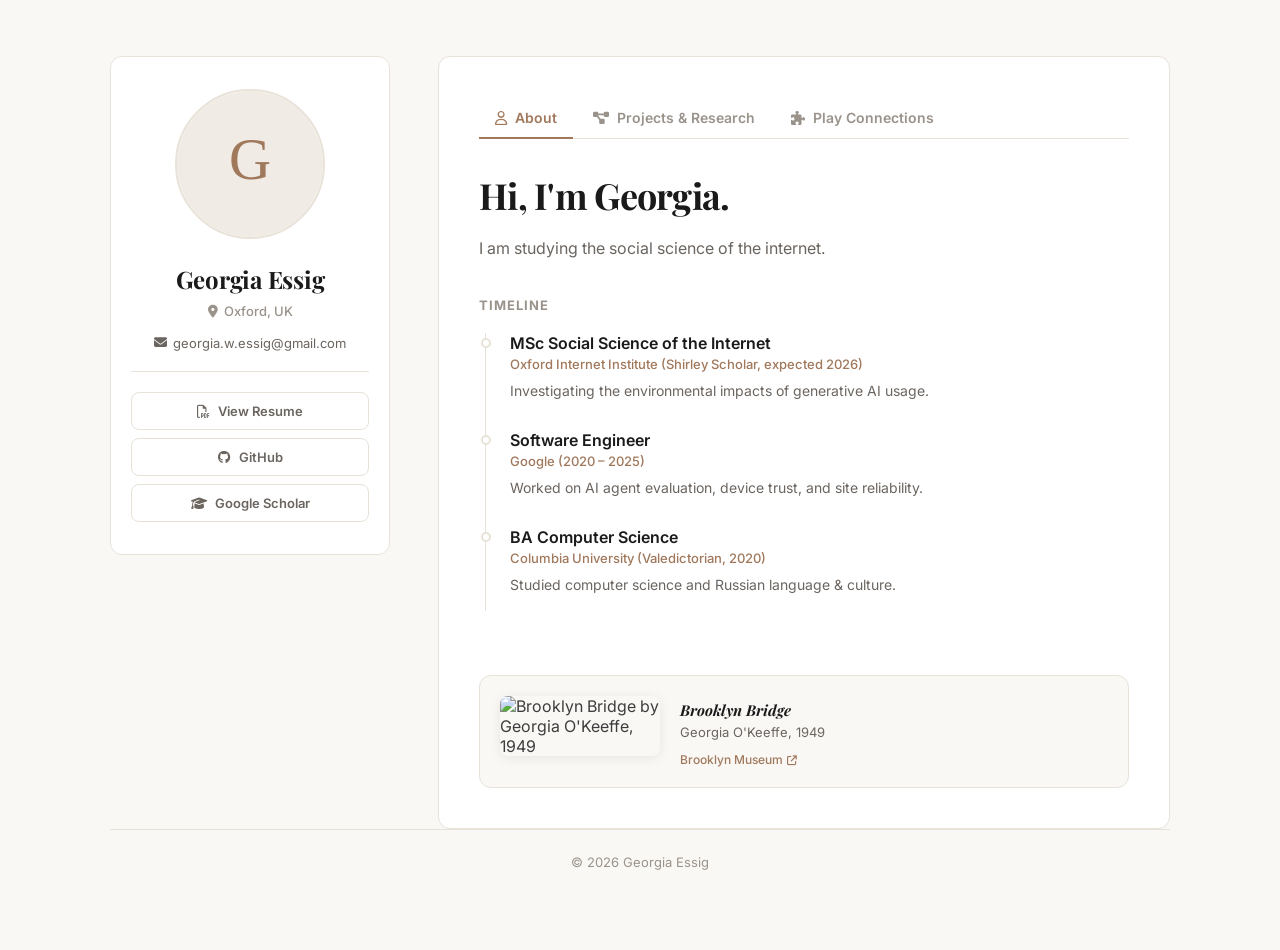
==== index.html @ e71234d1 "Website initial files" ====
<!DOCTYPE html>
<html lang="en">
<head>
    <meta charset="UTF-8">
    <meta name="viewport" content="width=device-width, initial-scale=1.0">
    <title>Georgia Essig</title>
    <link rel="icon" type="image/x-icon" href="/favicon.ico">
    <meta name="description" content="Georgia Essig – studying the social impacts of internet technologies. Columbia CS, Google SWE, Oxford MSc.">
    <!-- Google Fonts -->
    <link rel="preconnect" href="https://fonts.googleapis.com">
    <link rel="preconnect" href="https://fonts.gstatic.com" crossorigin>
    <link href="https://fonts.googleapis.com/css2?family=Inter:wght@300;400;500;600;700&family=Playfair+Display:ital,wght@0,400;0,700;0,900;1,400&family=Inconsolata:wght@400;600;700&display=swap" rel="stylesheet">
    <!-- FontAwesome Icons -->
    <link rel="stylesheet" href="https://cdnjs.cloudflare.com/ajax/libs/font-awesome/6.4.0/css/all.min.css">
    <!-- Main Stylesheet -->
    <link rel="stylesheet" href="style.css?v=3">
</head>
<body>
    <div class="wrap">
        <!-- Main Portfolio Layout Grid -->
        <div class="portfolio-grid">
            
            <!-- Left Column: Bio Card (Static Sidebar) -->
            <aside class="bio-column">
                <div class="bio-card">
                    <!-- Profile Photo -->
                    <div class="photo-frame">
                        <img src="https://users.ox.ac.uk/~exet6395/prof_pic.jpeg" alt="Georgia Essig" onerror="this.src='data:image/svg+xml;utf8,<svg xmlns=%22http://www.w3.org/2000/svg%22 viewBox=%220 0 100 100%22><rect width=%22100%22 height=%22100%22 fill=%22%23f0ebe4%22/><text x=%2250%22 y=%2260%22 font-size=%2240%22 text-anchor=%22middle%22 fill=%22%23a0785c%22>G</text></svg>';">
                    </div>
                    
                    <!-- Bio metadata -->
                    <div class="bio-details">
                        <h1 class="bio-name">Georgia Essig</h1>
                        <p class="bio-location"><i class="fa-solid fa-location-dot"></i> Oxford, UK</p>
                        <a href="mailto:georgia.w.essig@gmail.com" class="bio-email">
                            <i class="fa-solid fa-envelope"></i> georgia.w.essig@gmail.com
                        </a>
                    </div>
                    
                    <hr class="card-divider">
                    
                    <!-- Resume & Academic Links -->
                    <div class="bio-links-group">
                        <a href="https://users.ox.ac.uk/~exet6395/Georgia_Essig_CV_2025.pdf" target="_blank" rel="noopener" class="btn-bio-link">
                            <i class="fa-regular fa-file-pdf"></i> View Resume
                        </a>
                        <a href="https://github.com/georgiawilder" target="_blank" rel="noopener" class="btn-bio-link">
                            <i class="fa-brands fa-github"></i> GitHub
                        </a>
                        <a href="https://scholar.google.com/citations?user=rRhmUzUAAAAJ&hl=en" target="_blank" rel="noopener" class="btn-bio-link">
                            <i class="fa-solid fa-graduation-cap"></i> Google Scholar
                        </a>
                    </div>
                </div>
            </aside>
            
            <!-- Right Column: Interactive Tabbed Panel -->
            <main class="content-column">
                <div class="main-content-card">
                    <!-- Navigation Tabs -->
                    <nav class="nav-tabs" role="tablist">
                        <button class="nav-tab active" data-tab="about" role="tab" aria-selected="true">
                            <i class="fa-regular fa-user"></i> About
                        </button>
                        <button class="nav-tab" data-tab="projects" role="tab" aria-selected="false">
                            <i class="fa-solid fa-diagram-project"></i> Projects & Research
                        </button>
                        <button class="nav-tab" data-tab="game" role="tab" aria-selected="false">
                            <i class="fa-solid fa-puzzle-piece"></i> Play Connections
                        </button>
                    </nav>
                    
                    <!-- Tab Panel Containers -->
                    <div class="tab-contents">
                        
                        <!-- TAB 1: About Bio -->
                        <section id="tab-about" class="tab-panel active" role="tabpanel">
                            <div class="hero-block">
                                <h2 class="hero-greeting" id="typed-greeting"></h2>
                                <span class="typing-cursor" id="typing-cursor">|</span>
                                <p class="hero-intro">
                                    I am studying the social science of the internet.
                                </p>
                            </div>
                            
                            <!-- Academic & Professional Timeline -->
                            <div class="timeline-container">
                                <h3 class="section-title">Timeline</h3>
                                <div class="timeline">
                                    <div class="timeline-item">
                                        <div class="timeline-marker"></div>
                                        <div class="timeline-content">
                                            <h4 class="timeline-title">MSc Social Science of the Internet</h4>
                                            <div class="timeline-subtitle">Oxford Internet Institute (Shirley Scholar, expected 2026)</div>
                                            <p class="timeline-desc">Investigating the environmental impacts of generative AI usage.</p>
                                        </div>
                                    </div>
                                    <div class="timeline-item">
                                        <div class="timeline-marker"></div>
                                        <div class="timeline-content">
                                            <h4 class="timeline-title">Software Engineer</h4>
                                            <div class="timeline-subtitle">Google (2020 – 2025)</div>
                                            <p class="timeline-desc">Worked on AI agent evaluation, device trust, and site reliability.</p>
                                        </div>
                                    </div>
                                    <div class="timeline-item">
                                        <div class="timeline-marker"></div>
                                        <div class="timeline-content">
                                            <h4 class="timeline-title">BA Computer Science</h4>
                                            <div class="timeline-subtitle">Columbia University (Valedictorian, 2020)</div>
                                            <p class="timeline-desc">Studied computer science and Russian language & culture.</p>
                                        </div>
                                    </div>
                                </div>
                            </div>

                            <!-- Artwork Accent -->
                            <div class="artwork-accent">
                                <div class="artwork-image-wrap">
                                    <img src="https://imgsrv.brooklynmuseum.org/collections/objects/77.11_cropped_PS20.jpg?width=1080&quality=75" alt="Brooklyn Bridge by Georgia O'Keeffe, 1949" class="artwork-image">
                                </div>
                                <div class="artwork-caption">
                                    <span class="artwork-title">Brooklyn Bridge</span>
                                    <span class="artwork-artist">Georgia O'Keeffe, 1949</span>
                                    <a href="https://www.brooklynmuseum.org/objects/1569" target="_blank" rel="noopener" class="artwork-link">
                                        Brooklyn Museum <i class="fa-solid fa-arrow-up-right-from-square"></i>
                                    </a>
                                </div>
                            </div>
                        </section>
                        
                        <!-- TAB 2: Projects & Publications -->
                        <section id="tab-projects" class="tab-panel" role="tabpanel">
                            <h3 class="section-title">Projects & Research</h3>
                            <div class="projects-list">
                                <div class="project-card">
                                    <div class="project-header">
                                        <h4 class="project-title">Agent evaluation service</h4>
                                        <span class="project-badge">Google</span>
                                    </div>
                                    <p class="project-desc">Designed evaluation services for internal AI agents during tenure at Google.</p>
                                </div>
                                
                                <div class="project-card">
                                    <div class="project-header">
                                        <h4 class="project-title">Network measurement</h4>
                                        <span class="project-badge">INFOCOM</span>
                                    </div>
                                    <p class="project-desc">Co-authored research analyzing cloud network performance across private wide-area networks (WANs).</p>
                                    <div class="project-footer">
                                        <a href="https://ieeexplore.ieee.org/document/9155428" target="_blank" rel="noopener" class="project-link">
                                            <i class="fa-solid fa-arrow-up-right-from-square"></i> Read Publication (IEEE INFOCOM)
                                        </a>
                                    </div>
                                </div>
                                
                                <div class="project-card">
                                    <div class="project-header">
                                        <h4 class="project-title">Census response modeling</h4>
                                        <span class="project-badge">Columbia University</span>
                                    </div>
                                    <p class="project-desc">Developed Bayesian predictive models to forecast local tract-level response rates for the United States Census.</p>
                                    <div class="project-footer">
                                        <a href="http://tractbytract.com/" target="_blank" rel="noopener" class="project-link">
                                            <i class="fa-solid fa-arrow-up-right-from-square"></i> Visit tractbytract.com
                                        </a>
                                    </div>
                                </div>
                            </div>
                        </section>
                        
                        <!-- TAB 3: Connections Game -->
                        <section id="tab-game" class="tab-panel" role="tabpanel">
                            <div class="game-intro">
                                <h3 class="section-title">Play: Connections</h3>
                                <p class="game-desc">Find groups of four words that share a common thread! Tap four words and press Submit.</p>
                            </div>
                            
                            <!-- Connections Game Interface -->
                            <div class="connections-board-container">
                                <!-- Solved Category Rows -->
                                <div id="solved-categories" class="solved-categories-list"></div>
                                
                                <!-- Card Grid -->
                                <div id="connections-grid" class="connections-grid"></div>
                                
                                <!-- Game Status -->
                                <div class="game-status-row">
                                    <div id="game-message" class="game-alert-message">Select 4 cards to start!</div>
                                    <div class="mistakes-tracker">
                                        <span class="mistakes-label">Mistakes remaining:</span>
                                        <span id="mistake-dots" class="mistake-dots">
                                            <span class="dot"></span>
                                            <span class="dot"></span>
                                            <span class="dot"></span>
                                            <span class="dot"></span>
                                        </span>
                                    </div>
                                </div>
                                
                                <!-- Action Buttons -->
                                <div class="game-action-buttons">
                                    <button id="btn-shuffle" class="btn-game-sec"><i class="fa-solid fa-shuffle"></i> Shuffle</button>
                                    <button id="btn-deselect" class="btn-game-sec"><i class="fa-solid fa-rotate-left"></i> Deselect All</button>
                                    <button id="btn-submit" class="btn-game-primary" disabled><i class="fa-solid fa-check"></i> Submit</button>
                                </div>
                            </div>
                        </section>
                        
                    </div>
                </div>
            </main>
        </div>
        
        <!-- Footer -->
        <footer>
            <p>© <span id="year"></span> Georgia Essig</p>
        </footer>
    </div>

    <!-- Game Solved Modal -->
    <div class="game-modal-overlay" id="game-over-overlay">
        <div class="game-modal-content">
            <h2 id="game-over-title">You Solved It!</h2>
            <p id="game-over-subtitle">Georgia's Connections</p>
            <div id="emoji-result-grid" class="emoji-grid-display"></div>
            <div class="game-modal-actions">
                <button id="btn-share-results" class="btn-game-primary">
                    <i class="fa-solid fa-share-nodes"></i> Copy Results
                </button>
                <button id="btn-restart-game" class="btn-game-sec">
                    <i class="fa-solid fa-rotate"></i> Reset Game
                </button>
                <button id="btn-close-game-modal" class="btn-game-sec">
                    <i class="fa-solid fa-xmark"></i> Close
                </button>
            </div>
        </div>
    </div>

    <!-- Script Imports -->
    <script src="js/connections.js"></script>
    <script src="js/app.js"></script>
</body>
</html>
---- style.css ----
/*
 * Georgia Essig Personal Portfolio
 * Warm minimalist – tab-based layout with typing effect
 */

:root {
    /* Background & Surfaces */
    --bg-page: #faf8f5;
    --bg-white: #ffffff;
    --bg-hover: #f5f0ea;

    /* Borders */
    --border-light: #e8e2d9;
    --border-hover: #d4ccc0;

    /* Text Colors */
    --text-dark: #1a1a1a;
    --text-body: #3d3d3d;
    --text-muted: #6b6560;
    --text-light: #9a938b;

    /* Accent – warm terracotta */
    --accent: #a0785c;
    --accent-hover: #8a6548;
    --accent-bg: #f5ede6;

    /* Connections solved */
    --solved-yellow-bg: #f9df7b;
    --solved-green-bg: #a0c35a;
    --solved-blue-bg: #b0c4ef;
    --solved-purple-bg: #ba76c4;
    --solved-text-color: #1a1a1a;

    /* Typography */
    --font-serif: 'Playfair Display', Georgia, 'Times New Roman', serif;
    --font-sans: 'Inter', -apple-system, BlinkMacSystemFont, 'Segoe UI', sans-serif;
    --font-mono: 'Inconsolata', 'Fira Code', monospace;
}

* {
    margin: 0;
    padding: 0;
    box-sizing: border-box;
    -webkit-font-smoothing: antialiased;
    -moz-osx-font-smoothing: grayscale;
}

body {
    background-color: var(--bg-page);
    font-family: var(--font-sans);
    color: var(--text-body);
    min-height: 100vh;
    display: flex;
    flex-direction: column;
}

.wrap {
    width: 100%;
    max-width: 1100px;
    margin: 0 auto;
    padding: 56px 20px;
    flex: 1;
    display: flex;
    flex-direction: column;
}

/* --- Layout Grid --- */
.portfolio-grid {
    display: grid;
    grid-template-columns: 280px 1fr;
    gap: 48px;
    align-items: start;
    flex: 1;
    width: 100%;
}

/* --- Left Column: Bio Card --- */
.bio-column {
    position: sticky;
    top: 56px;
}

.bio-card {
    background: var(--bg-white);
    border: 1px solid var(--border-light);
    border-radius: 12px;
    padding: 32px 20px;
    display: flex;
    flex-direction: column;
    align-items: center;
    text-align: center;
    transition: border-color 0.2s ease;
}

.bio-card:hover {
    border-color: var(--border-hover);
}

.photo-frame {
    width: 150px;
    height: 150px;
    border-radius: 50%;
    overflow: hidden;
    border: 2px solid var(--border-light);
    margin-bottom: 24px;
    transition: border-color 0.3s ease;
}

.bio-card:hover .photo-frame {
    border-color: var(--accent);
}

.photo-frame img {
    width: 100%;
    height: 100%;
    object-fit: cover;
    display: block;
}

.bio-name {
    font-family: var(--font-serif);
    font-size: 24px;
    font-weight: 700;
    letter-spacing: -0.01em;
    margin-bottom: 8px;
    color: var(--text-dark);
}

.bio-location {
    font-size: 13px;
    color: var(--text-light);
    margin-bottom: 12px;
    display: flex;
    align-items: center;
    justify-content: center;
    gap: 6px;
    font-weight: 500;
}

.bio-location i {
    color: var(--text-light);
}

.bio-email {
    font-size: 13px;
    color: var(--text-muted);
    text-decoration: none;
    transition: color 0.15s ease;
    display: inline-flex;
    align-items: center;
    gap: 6px;
}

.bio-email:hover {
    color: var(--accent);
}

.card-divider {
    width: 100%;
    border: none;
    border-top: 1px solid var(--border-light);
    margin: 20px 0;
}

.bio-links-group {
    width: 100%;
    display: flex;
    flex-direction: column;
    gap: 8px;
}

.btn-bio-link {
    width: 100%;
    padding: 10px;
    border-radius: 8px;
    border: 1px solid var(--border-light);
    background: transparent;
    color: var(--text-muted);
    text-decoration: none;
    font-size: 13px;
    font-weight: 600;
    display: flex;
    align-items: center;
    justify-content: center;
    gap: 8px;
    transition: all 0.15s ease;
}

.btn-bio-link:hover {
    background: var(--accent-bg);
    color: var(--accent);
    border-color: var(--accent);
}

/* --- Right Column: Content Dashboard --- */
.main-content-card {
    background: var(--bg-white);
    border: 1px solid var(--border-light);
    border-radius: 12px;
    padding: 40px;
    transition: border-color 0.2s ease;
}

.main-content-card:hover {
    border-color: var(--border-hover);
}

/* --- Clean Navigation Tabs --- */
.nav-tabs {
    display: flex;
    border-bottom: 1px solid var(--border-light);
    margin-bottom: 32px;
    gap: 4px;
}

.nav-tab {
    background: transparent;
    border: none;
    color: var(--text-light);
    font-family: var(--font-sans);
    font-size: 14px;
    font-weight: 600;
    padding: 12px 16px;
    cursor: pointer;
    position: relative;
    display: inline-flex;
    align-items: center;
    gap: 8px;
    transition: color 0.15s ease;
}

.nav-tab::after {
    content: '';
    position: absolute;
    bottom: -1px;
    left: 0;
    width: 100%;
    height: 2px;
    background-color: transparent;
    transition: background-color 0.15s ease;
}

.nav-tab:hover {
    color: var(--text-dark);
}

.nav-tab.active {
    color: var(--accent);
}

.nav-tab.active::after {
    background-color: var(--accent);
}

/* --- Tab Panel Visibility --- */
.tab-panel {
    display: none;
    animation: fadeIn 0.3s ease;
}

.tab-panel.active {
    display: block;
}

/* --- Tab 1: About --- */
.hero-block {
    margin-bottom: 36px;
}

.hero-greeting {
    font-family: var(--font-serif);
    font-size: 36px;
    font-weight: 700;
    margin-bottom: 12px;
    letter-spacing: -0.02em;
    color: var(--text-dark);
    display: inline;
    line-height: 1.3;
}

/* Typing cursor */
.typing-cursor {
    font-family: var(--font-serif);
    font-size: 36px;
    font-weight: 300;
    color: var(--accent);
    animation: blink 0.8s step-end infinite;
    margin-left: 2px;
}

@keyframes blink {
    0%, 100% { opacity: 1; }
    50% { opacity: 0; }
}

.hero-intro {
    font-size: 16px;
    color: var(--text-muted);
    line-height: 1.65;
    margin-top: 16px;
    max-width: 580px;
}

/* --- Artwork Accent --- */
.artwork-accent {
    display: flex;
    gap: 20px;
    align-items: flex-start;
    margin-top: 64px;
    padding: 20px;
    background: var(--bg-page);
    border-radius: 12px;
    border: 1px solid var(--border-light);
}

.artwork-image-wrap {
    flex: 0 0 160px;
    border-radius: 8px;
    overflow: hidden;
    box-shadow: 0 2px 12px rgba(0, 0, 0, 0.08);
}

.artwork-image {
    width: 100%;
    height: auto;
    display: block;
    transition: transform 0.4s ease;
}

.artwork-image-wrap:hover .artwork-image {
    transform: scale(1.03);
}

.artwork-caption {
    display: flex;
    flex-direction: column;
    gap: 4px;
    padding-top: 4px;
}

.artwork-title {
    font-family: var(--font-serif);
    font-size: 15px;
    font-weight: 700;
    font-style: italic;
    color: var(--text-dark);
}

.artwork-artist {
    font-size: 13px;
    color: var(--text-muted);
}

.artwork-link {
    font-size: 12px;
    color: var(--accent);
    text-decoration: none;
    font-weight: 500;
    margin-top: 8px;
    display: inline-flex;
    align-items: center;
    gap: 4px;
    transition: color 0.15s ease;
}

.artwork-link:hover {
    color: var(--accent-hover);
    text-decoration: underline;
}

.artwork-link i {
    font-size: 10px;
}

/* --- Section Titles --- */
.section-title {
    font-family: var(--font-sans);
    font-size: 13px;
    font-weight: 700;
    letter-spacing: 0.08em;
    text-transform: uppercase;
    color: var(--text-light);
    margin-bottom: 20px;
}

/* --- Timeline --- */
.timeline-container {
    margin-bottom: 40px;
}

.timeline {
    position: relative;
    border-left: 1px solid var(--border-light);
    padding-left: 24px;
    margin-left: 6px;
    padding-bottom: 16px;
}

.timeline-item {
    position: relative;
    margin-bottom: 28px;
}

.timeline-item:last-child {
    margin-bottom: 0;
}

.timeline-marker {
    position: absolute;
    left: -29.5px;
    top: 5px;
    width: 10px;
    height: 10px;
    border-radius: 50%;
    background-color: var(--bg-white);
    border: 2px solid var(--border-light);
    transition: all 0.2s ease;
}

.timeline-item:hover .timeline-marker {
    border-color: var(--accent);
    background-color: var(--accent);
}

.timeline-title {
    font-family: var(--font-sans);
    font-size: 16px;
    font-weight: 600;
    margin-bottom: 3px;
    color: var(--text-dark);
}

.timeline-subtitle {
    font-size: 13px;
    color: var(--accent);
    font-weight: 500;
    margin-bottom: 8px;
}

.timeline-desc {
    font-size: 14px;
    color: var(--text-muted);
    line-height: 1.55;
}

/* --- Tab 2: Projects --- */
.projects-list {
    display: flex;
    flex-direction: column;
    gap: 16px;
}

.project-card {
    border: 1px solid var(--border-light);
    border-radius: 8px;
    padding: 20px;
    background: var(--bg-white);
    transition: border-color 0.2s ease, transform 0.2s ease;
}

.project-card:hover {
    border-color: var(--border-hover);
    transform: translateY(-1px);
}

.project-header {
    display: flex;
    justify-content: space-between;
    align-items: center;
    margin-bottom: 8px;
}

.project-title {
    font-family: var(--font-sans);
    font-size: 16px;
    font-weight: 600;
    color: var(--text-dark);
}

.project-badge {
    font-family: var(--font-mono);
    font-size: 10px;
    font-weight: 600;
    letter-spacing: 0.06em;
    text-transform: uppercase;
    background: var(--bg-page);
    border: 1px solid var(--border-light);
    padding: 3px 8px;
    border-radius: 4px;
    color: var(--text-light);
}

.project-desc {
    font-size: 14px;
    color: var(--text-muted);
    line-height: 1.55;
    margin-bottom: 12px;
}

.project-link {
    color: var(--accent);
    text-decoration: none;
    font-size: 13px;
    font-weight: 600;
    display: inline-flex;
    align-items: center;
    gap: 4px;
    transition: color 0.15s ease;
}

.project-link:hover {
    color: var(--accent-hover);
    text-decoration: underline;
}

/* --- Tab 3: Connections Game --- */
.game-desc {
    font-size: 14px;
    color: var(--text-muted);
    margin-bottom: 24px;
}

.connections-board-container {
    display: flex;
    flex-direction: column;
    width: 100%;
    max-width: 540px;
    margin: 0 auto;
}

.connections-grid {
    display: grid;
    grid-template-columns: repeat(4, 1fr);
    gap: 10px;
    margin-bottom: 20px;
}

.connection-card {
    background: #f0ebe4;
    border: 1px solid var(--border-light);
    border-radius: 8px;
    cursor: pointer;
    aspect-ratio: 16 / 11;
    display: flex;
    align-items: center;
    justify-content: center;
    text-align: center;
    padding: 6px;
    font-weight: 700;
    font-size: 12px;
    font-family: var(--font-sans);
    color: var(--text-dark);
    user-select: none;
    text-transform: uppercase;
    word-break: break-word;
    line-height: 1.25;
    letter-spacing: 0.03em;
    transition: background-color 0.15s ease, border-color 0.15s ease, transform 0.1s ease;
}

.connection-card:hover {
    background-color: #e8dfd5;
    border-color: var(--border-hover);
}

.connection-card:active {
    transform: scale(0.97);
}

.connection-card.selected {
    background-color: #5a5a5a;
    color: #ffffff;
    border-color: #5a5a5a;
}

/* Solved rows */
.solved-categories-list {
    display: flex;
    flex-direction: column;
    gap: 8px;
    margin-bottom: 8px;
}

.solved-row {
    width: 100%;
    border-radius: 8px;
    padding: 14px;
    display: flex;
    flex-direction: column;
    align-items: center;
    justify-content: center;
    text-align: center;
    font-weight: 700;
    color: var(--solved-text-color);
    animation: popIn 0.3s cubic-bezier(0.25, 0.8, 0.25, 1);
}

.solved-row-title {
    font-family: var(--font-sans);
    font-size: 13px;
    text-transform: uppercase;
    letter-spacing: 0.5px;
    margin-bottom: 2px;
}

.solved-row-words {
    font-size: 12px;
    font-weight: 500;
    opacity: 0.85;
    text-transform: uppercase;
}

.solved-row.difficulty-0 { background-color: var(--solved-yellow-bg); }
.solved-row.difficulty-1 { background-color: var(--solved-green-bg); }
.solved-row.difficulty-2 { background-color: var(--solved-blue-bg); }
.solved-row.difficulty-3 { background-color: var(--solved-purple-bg); }

/* Game status */
.game-status-row {
    display: flex;
    justify-content: space-between;
    align-items: center;
    margin-bottom: 20px;
    flex-wrap: wrap;
    gap: 8px;
}

.game-alert-message {
    font-size: 13px;
    font-weight: 600;
    color: var(--text-light);
}

.game-alert-message.highlight {
    color: var(--accent);
}

.mistakes-tracker {
    display: flex;
    align-items: center;
    gap: 8px;
}

.mistakes-label {
    font-size: 11px;
    font-weight: 700;
    text-transform: uppercase;
    color: var(--text-light);
}

.mistake-dots {
    display: flex;
    gap: 6px;
}

.dot {
    width: 8px;
    height: 8px;
    border-radius: 50%;
    background-color: var(--border-light);
    transition: background-color 0.2s ease, transform 0.2s ease;
}

.dot.active {
    background-color: var(--text-muted);
}

.dot.lost {
    transform: scale(0);
}

/* Game buttons */
.game-action-buttons {
    display: flex;
    justify-content: center;
    gap: 12px;
}

.btn-game-primary {
    background-color: var(--text-dark);
    border: 1px solid var(--text-dark);
    color: #ffffff;
    padding: 10px 20px;
    border-radius: 20px;
    font-family: var(--font-sans);
    font-weight: 600;
    font-size: 13px;
    cursor: pointer;
    display: flex;
    align-items: center;
    gap: 6px;
    transition: background-color 0.2s ease;
}

.btn-game-primary:hover:not(:disabled) {
    background-color: #333;
}

.btn-game-primary:disabled {
    opacity: 0.3;
    cursor: not-allowed;
    background-color: transparent;
    border-color: var(--border-light);
    color: var(--text-light);
}

.btn-game-sec {
    background-color: transparent;
    border: 1px solid var(--border-light);
    color: var(--text-muted);
    padding: 10px 18px;
    border-radius: 20px;
    font-family: var(--font-sans);
    font-weight: 600;
    font-size: 13px;
    cursor: pointer;
    display: flex;
    align-items: center;
    gap: 6px;
    transition: all 0.15s ease;
}

.btn-game-sec:hover {
    background-color: var(--accent-bg);
    border-color: var(--accent);
    color: var(--accent);
}

/* --- Game Modal --- */
.game-modal-overlay {
    position: fixed;
    top: 0; left: 0; right: 0; bottom: 0;
    background: rgba(26, 26, 26, 0.35);
    backdrop-filter: blur(4px);
    z-index: 100;
    display: flex;
    justify-content: center;
    align-items: center;
    opacity: 0;
    pointer-events: none;
    transition: opacity 0.2s ease;
}

.game-modal-overlay.open {
    opacity: 1;
    pointer-events: auto;
}

.game-modal-content {
    width: 100%;
    max-width: 380px;
    padding: 28px;
    background: var(--bg-white);
    border: 1px solid var(--border-light);
    border-radius: 16px;
    box-shadow: 0 20px 60px rgba(0,0,0,0.12);
    text-align: center;
    display: flex;
    flex-direction: column;
    align-items: center;
    transform: scale(0.95);
    transition: transform 0.2s ease;
}

.game-modal-overlay.open .game-modal-content {
    transform: scale(1);
}

#game-over-title {
    font-family: var(--font-serif);
    font-size: 22px;
    font-weight: 700;
    margin-bottom: 4px;
    color: var(--text-dark);
}

#game-over-subtitle {
    font-size: 12px;
    color: var(--text-light);
    text-transform: uppercase;
    letter-spacing: 0.5px;
    margin-bottom: 20px;
}

.emoji-grid-display {
    background: var(--bg-page);
    border: 1px solid var(--border-light);
    border-radius: 8px;
    padding: 12px 18px;
    margin-bottom: 24px;
    font-family: monospace;
    font-size: 16px;
    line-height: 1.4;
    white-space: pre;
    letter-spacing: 4px;
    user-select: all;
    display: inline-block;
}

.game-modal-actions {
    display: flex;
    flex-direction: column;
    width: 100%;
    gap: 8px;
}

.game-modal-actions button {
    width: 100%;
    justify-content: center;
}

/* --- Footer --- */
footer {
    margin-top: auto;
    color: var(--text-light);
    font-size: 13px;
    text-align: center;
    border-top: 1px solid var(--border-light);
    padding: 24px 0;
}

/* --- Animations --- */
@keyframes fadeIn {
    from { opacity: 0; transform: translateY(2px); }
    to { opacity: 1; transform: translateY(0); }
}

@keyframes popIn {
    0% { transform: scale(0.96); opacity: 0; }
    100% { transform: scale(1); opacity: 1; }
}

@keyframes shake {
    0%, 100% { transform: translateX(0); }
    25% { transform: translateX(-4px); }
    75% { transform: translateX(4px); }
}

.shake {
    animation: shake 0.2s ease-in-out 2;
}

/* --- Responsive --- */
@media (max-width: 800px) {
    .portfolio-grid {
        grid-template-columns: 1fr;
        gap: 32px;
    }
    
    .bio-column {
        position: static;
    }
    
    .wrap {
        padding: 32px 16px;
    }
    
    .main-content-card {
        padding: 28px 20px;
    }
    
    .artwork-accent {
        flex-direction: column;
    }
    
    .artwork-image-wrap {
        flex: 0 0 auto;
        max-width: 200px;
    }
}

@media (max-width: 500px) {
    .nav-tabs {
        margin-bottom: 20px;
    }
    
    .nav-tab {
        padding: 10px 12px;
        font-size: 13px;
    }
    
    .hero-greeting {
        font-size: 28px;
    }
    
    .typing-cursor {
        font-size: 28px;
    }
    
    .connections-grid {
        grid-template-columns: repeat(2, 1fr);
        gap: 8px;
    }
    
    .connection-card {
        aspect-ratio: 16 / 9;
        font-size: 11px;
    }
    
    .game-action-buttons {
        flex-direction: column;
        gap: 8px;
    }
}
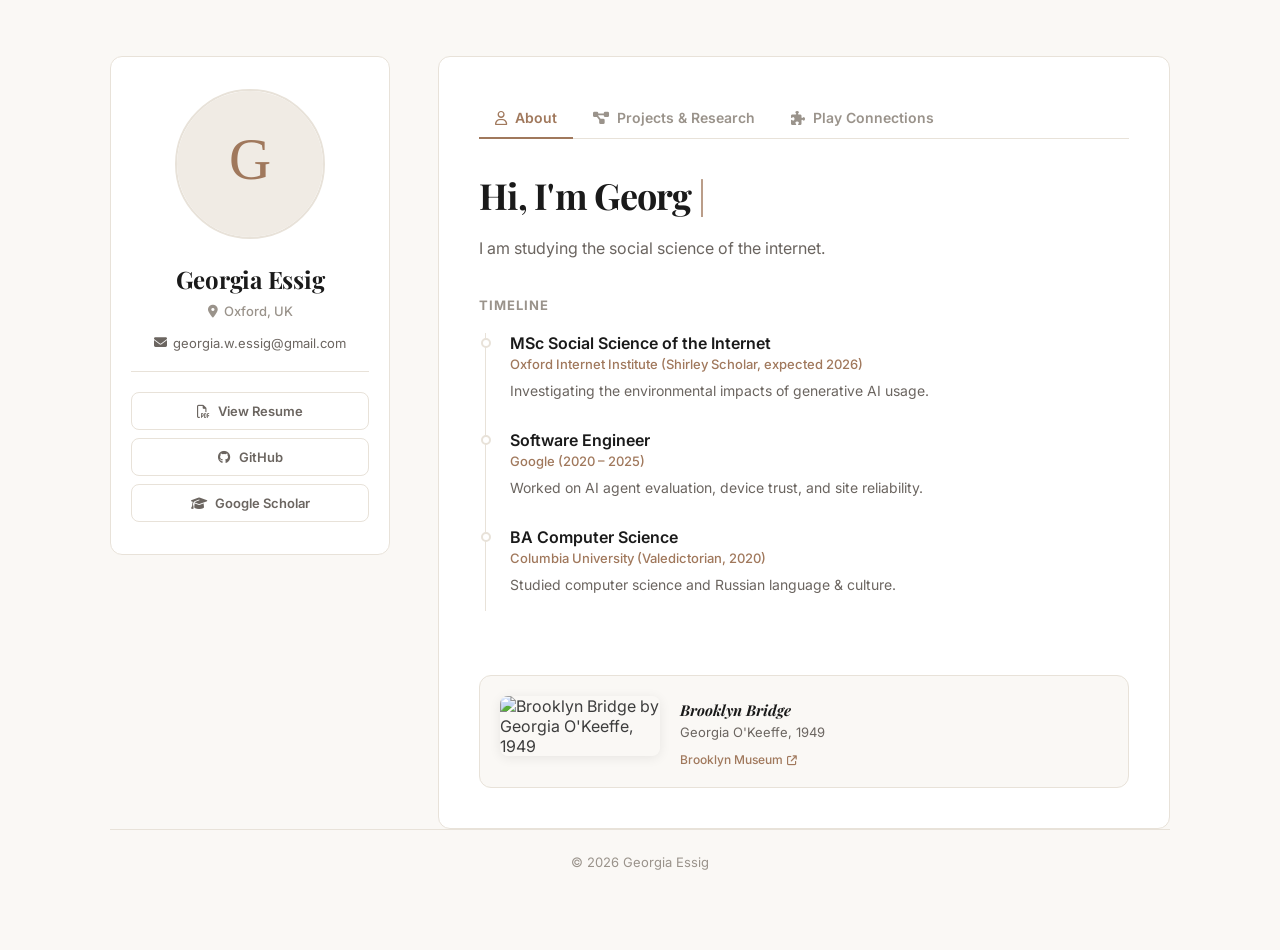
==== commit ed694fc1: "update path" ====
--- a/index.html
+++ b/index.html
@@ -25,7 +25,7 @@
                 <div class="bio-card">
                     <!-- Profile Photo -->
                     <div class="photo-frame">
-                        <img src="https://users.ox.ac.uk/~exet6395/prof_pic.jpeg" alt="Georgia Essig" onerror="this.src='data:image/svg+xml;utf8,<svg xmlns=%22http://www.w3.org/2000/svg%22 viewBox=%220 0 100 100%22><rect width=%22100%22 height=%22100%22 fill=%22%23f0ebe4%22/><text x=%2250%22 y=%2260%22 font-size=%2240%22 text-anchor=%22middle%22 fill=%22%23a0785c%22>G</text></svg>';">
+                        <img src="prof_pic.jpeg" alt="Georgia Essig" onerror="this.src='data:image/svg+xml;utf8,<svg xmlns=%22http://www.w3.org/2000/svg%22 viewBox=%220 0 100 100%22><rect width=%22100%22 height=%22100%22 fill=%22%23f0ebe4%22/><text x=%2250%22 y=%2260%22 font-size=%2240%22 text-anchor=%22middle%22 fill=%22%23a0785c%22>G</text></svg>';">
                     </div>
                     
                     <!-- Bio metadata -->
@@ -41,7 +41,7 @@
                     
                     <!-- Resume & Academic Links -->
                     <div class="bio-links-group">
-                        <a href="https://users.ox.ac.uk/~exet6395/Georgia_Essig_CV_2025.pdf" target="_blank" rel="noopener" class="btn-bio-link">
+                        <a href="G_Essig_CV.pdf" target="_blank" rel="noopener" class="btn-bio-link">
                             <i class="fa-regular fa-file-pdf"></i> View Resume
                         </a>
                         <a href="https://github.com/georgiawilder" target="_blank" rel="noopener" class="btn-bio-link">
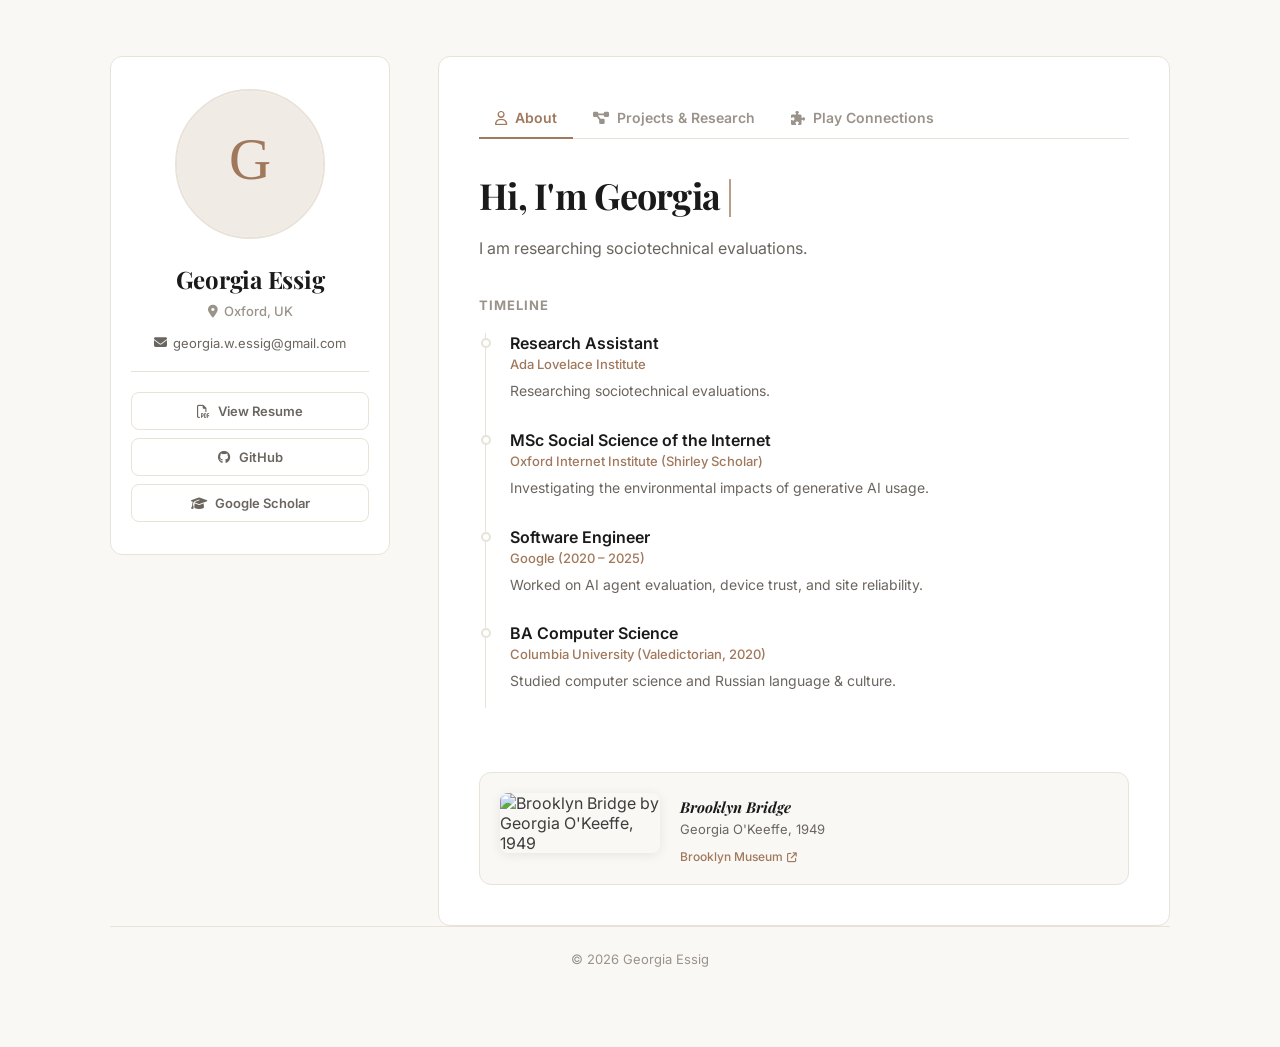
==== commit 92c0fe08: "update bio" ====
--- a/index.html
+++ b/index.html
@@ -79,7 +79,7 @@
                                 <h2 class="hero-greeting" id="typed-greeting"></h2>
                                 <span class="typing-cursor" id="typing-cursor">|</span>
                                 <p class="hero-intro">
-                                    I am studying the social science of the internet.
+                                    I am researching sociotechnical evaluations.
                                 </p>
                             </div>
                             
@@ -90,8 +90,16 @@
                                     <div class="timeline-item">
                                         <div class="timeline-marker"></div>
                                         <div class="timeline-content">
+                                            <h4 class="timeline-title">Research Assistant</h4>
+                                            <div class="timeline-subtitle">Ada Lovelace Institute</div>
+                                            <p class="timeline-desc">Researching sociotechnical evaluations.</p>
+                                        </div>
+                                    </div>
+                                    <div class="timeline-item">
+                                        <div class="timeline-marker"></div>
+                                        <div class="timeline-content">
                                             <h4 class="timeline-title">MSc Social Science of the Internet</h4>
-                                            <div class="timeline-subtitle">Oxford Internet Institute (Shirley Scholar, expected 2026)</div>
+                                            <div class="timeline-subtitle">Oxford Internet Institute (Shirley Scholar)</div>
                                             <p class="timeline-desc">Investigating the environmental impacts of generative AI usage.</p>
                                         </div>
                                     </div>
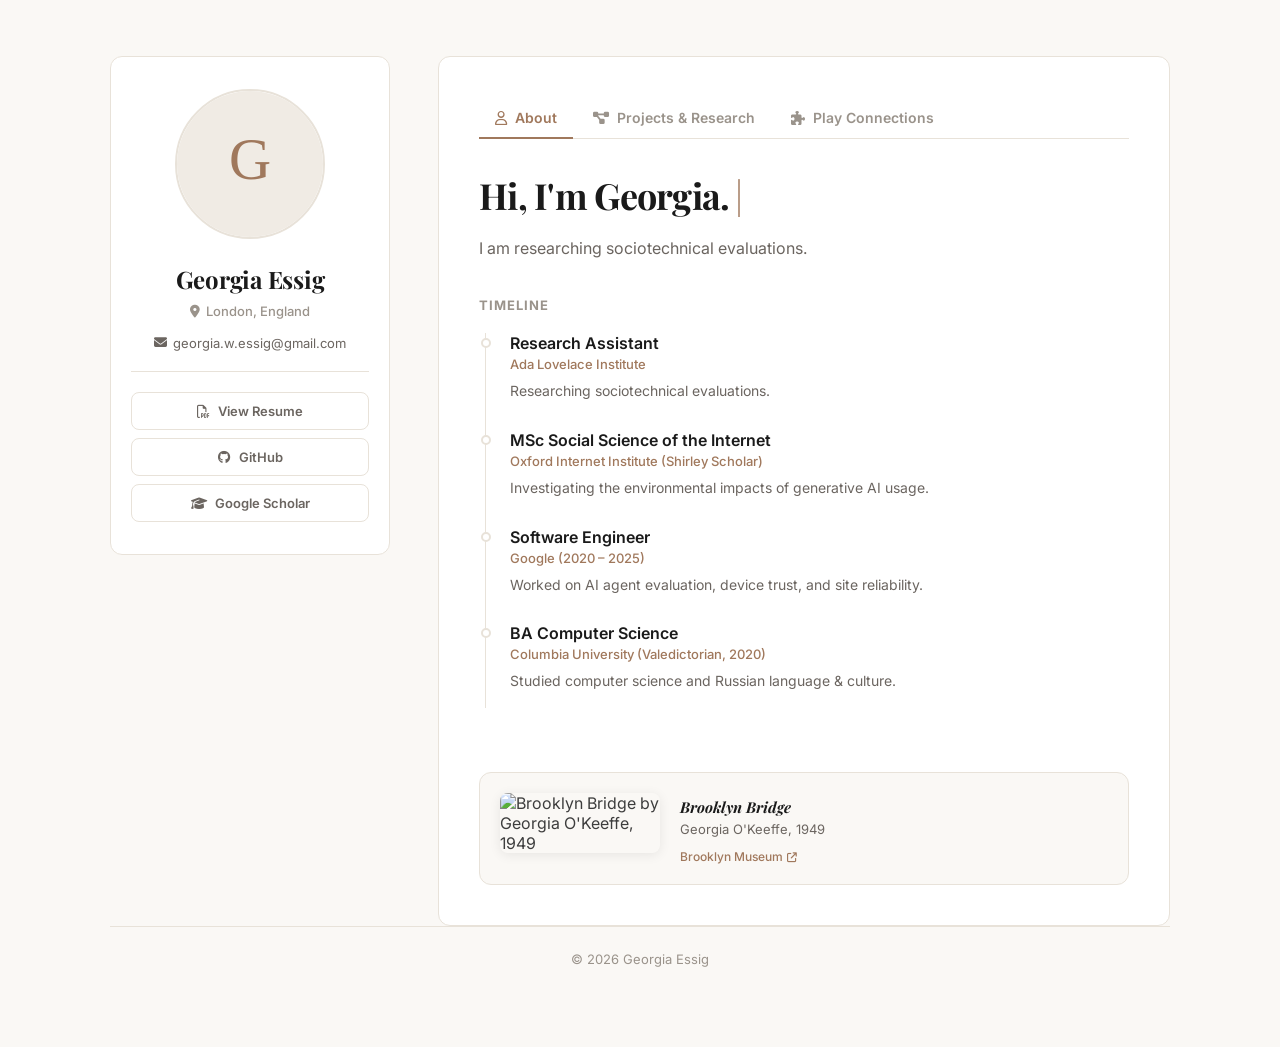
==== commit 9cc01ea0: "location" ====
--- a/index.html
+++ b/index.html
@@ -31,7 +31,7 @@
                     <!-- Bio metadata -->
                     <div class="bio-details">
                         <h1 class="bio-name">Georgia Essig</h1>
-                        <p class="bio-location"><i class="fa-solid fa-location-dot"></i> Oxford, UK</p>
+                        <p class="bio-location"><i class="fa-solid fa-location-dot"></i> London, England</p>
                         <a href="mailto:georgia.w.essig@gmail.com" class="bio-email">
                             <i class="fa-solid fa-envelope"></i> georgia.w.essig@gmail.com
                         </a>
